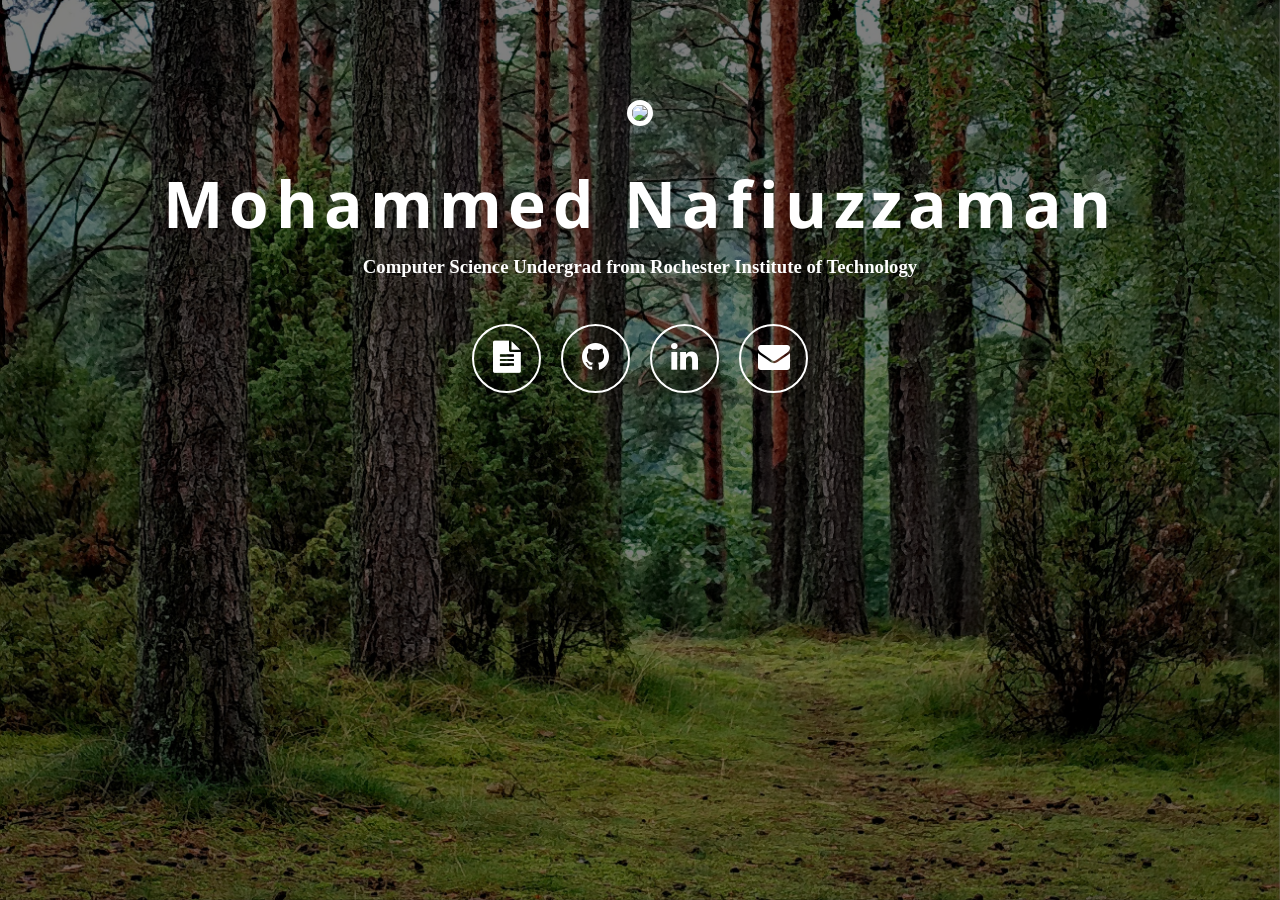
==== index.html @ dc1c2cc5 "Removed facebook Favicon" ====
<!DOCTYPE html>
<html>
    <head>
        <meta charset="utf-8">
        <meta http-equiv="X-UA-Compatible" content="IE=edge">
        <title>Mohammed Nafiuzzaman (Navid)</title>
        <meta name="viewport" content="width=device-width, initial-scale=1.0">
        <meta name="description" content="Computer Science Rochester Institute of Technology (RIT)">
        <link rel="canonical" href="http://localhost:4000/">
        
        <link rel="shortcut icon" href="imgs/favicon.ico" />
        
        <link rel="stylesheet" href="css/front.css">
        <link href='https://fonts.googleapis.com/css?family=Open+Sans:400,700&subset=latin' rel='stylesheet' type='text/css'>
        <link rel="stylesheet" href="https://maxcdn.bootstrapcdn.com/font-awesome/4.5.0/css/font-awesome.min.css">
    </head>
    <body>
    <div class="behind-content">
        <div class="content">
            <img src="imgs/background.jpeg" id="fullscreen">
                <img src="https://avatars3.githubusercontent.com/u/23007314?s=460&v=4" id="avatar">       
            <h1>Mohammed Nafiuzzaman</h1>
            <h3>Computer Science Undergrad from Rochester Institute of Technology</h3>

                <ul>
                    <li><a class="fa fa-2x fa-file-text" href="stuff/Mohammed_Nafiuzzaman_Resume.pdf"><span class="description">Resume</span></a></li>
                    
                    <li><a class="fa fa-2x fa-github" href="https://github.com/mxnavid"><span class="description">GitHub</span></a></li>
                    
                    <li><a class="fa fa-2x fa-linkedin" href="https://www.linkedin.com/in/mnnavid/"><span class="description">LinkedIn</span></a></li>
                    
                    <li><a class="fa fa-2x fa-envelope" href="mailto:mxn4459@rit.edu"><span class="description">Email</span></a></li>

                    
                </ul>
        </div>
    </div>
    </body>
</html>
---- css/front.css ----
body {`
    font-family: 'Open Sans',Helvetica,Arial,sans-serif;
    background-color: rgba(0, 0, 0, 0.9);
    position: absolute; 
    top: 0;
    bottom: 0;
    right: 0;
    left: 0;
    margin: 0;
}
#fullscreen {
    z-index: -999;
    min-height: 100%;
    min-width: 1024px;
    width: 100%;
    height: auto;
    position: fixed;
    top: 0;
    left: 0;
}
#avatar {
    height: 180px;
    border-radius: 100%;
    border: 5px solid white;
    margin-bottom: 40px;
}
h1 {
    color: white;
    font-weight: bold;
    letter-spacing: 0.1em;
    font-size: 4em;
    font-family: 'Open Sans';
    margin: -10px 0;
}
h3 {
    color: white;
    padding-bottom: 20px;
    font-weight: thin;
}
.behind-content {
    background-color: rgba(0, 0, 0, .5);
    min-height: 100%;
}
.content {
    padding-top: 100px;
    padding-bottom: 40px;
    text-align: center;
}
ul {
    list-style: none;
    padding: 0;
}
li {
    border-radius: 100%;
    border: 2px solid white;
    color: white;
    margin: 8px;
    display: inline-block;
    list-style: none;
    width: 65px;
    height: 65px;
}
li:hover {
    color: white;
    text-decoration: none;
    -webkit-transition: 500ms;
    -moz-transition: 500ms;
    transition: 500ms;
    text-decoration: none;
    background-color: rgba(0, 0, 0, 0.5);
}
a {
    color: white;
    padding: 15px;
    text-decoration: none;
}
.description {
    display: none;
}

@media (max-width: 450px) {
ul {
    text-align: center;
}
li {
    border-radius: 0%;
    border: none;
    color: white;
    margin: 8px;
    display: block;
    list-style: none;
    margin: 10px 0px;
    text-align: center;
    height: auto;
    width: auto;
}
li:hover {
    background-color: none;
    transition: none;
}
a {
    text-align: justify;
    border: 2px solid white;
    border-radius: 5px;
    color: white;
    padding: 15px;
    padding-left: 30px;
    width: 70%;
}
a:hover {
    -webkit-transition: 500ms;
    -moz-transition: 500ms;
    transition: 500ms;
    background-color: rgba(0, 0, 0, 0.5);
    color: white;
    text-decoration: none;
}
.description {
    display: inline-block;
    color: white;
    font-family: Arial;
    margin-left: 40px;
}
.content {
    padding-top: 60px;
}
}
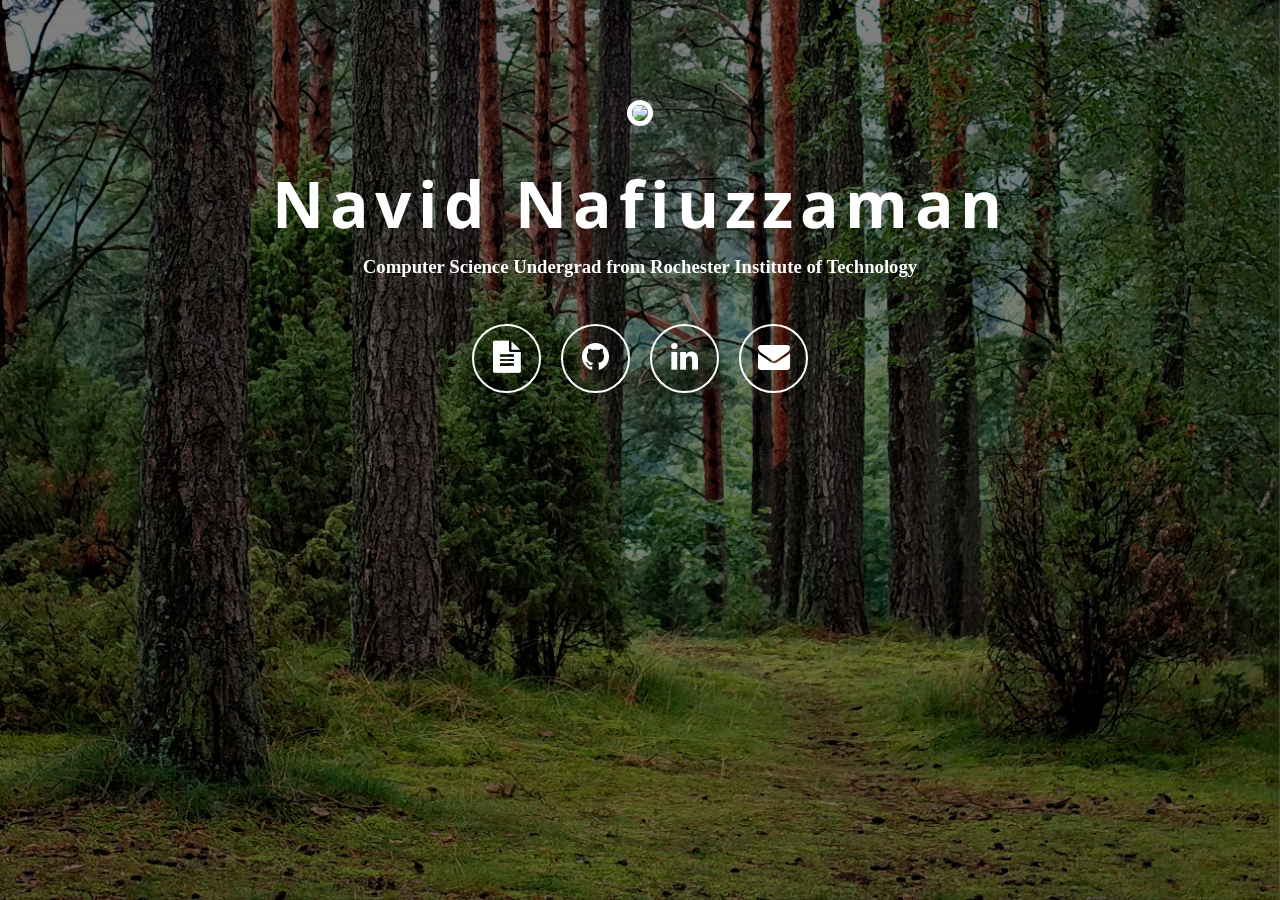
==== commit 2524ddb3: "Title Updated" ====
--- a/index.html
+++ b/index.html
@@ -3,7 +3,7 @@
     <head>
         <meta charset="utf-8">
         <meta http-equiv="X-UA-Compatible" content="IE=edge">
-        <title>Mohammed Nafiuzzaman (Navid)</title>
+        <title>Navid Nafiuzzaman (Navid)</title>
         <meta name="viewport" content="width=device-width, initial-scale=1.0">
         <meta name="description" content="Computer Science Rochester Institute of Technology (RIT)">
         <link rel="canonical" href="http://localhost:4000/">
@@ -19,7 +19,7 @@
         <div class="content">
             <img src="imgs/background.jpeg" id="fullscreen">
                 <img src="https://avatars3.githubusercontent.com/u/23007314?s=460&v=4" id="avatar">       
-            <h1>Mohammed Nafiuzzaman</h1>
+            <h1>Navid Nafiuzzaman</h1>
             <h3>Computer Science Undergrad from Rochester Institute of Technology</h3>
 
                 <ul>
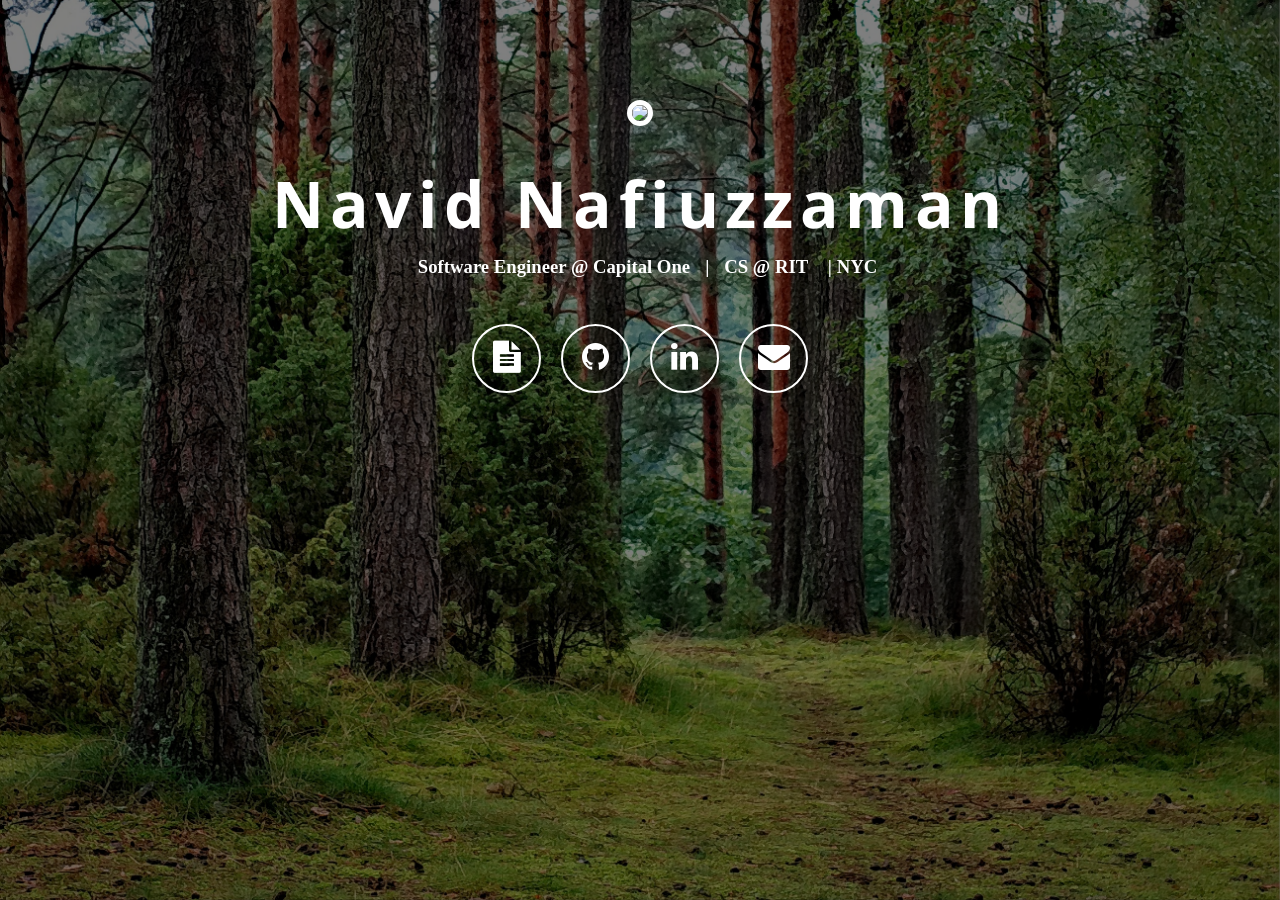
==== commit 9dd51fcb: "updated subheader, resume" ====
--- a/index.html
+++ b/index.html
@@ -20,10 +20,10 @@
             <img src="imgs/background.jpeg" id="fullscreen">
                 <img src="https://avatars3.githubusercontent.com/u/23007314?s=460&v=4" id="avatar">       
             <h1>Navid Nafiuzzaman</h1>
-            <h3>Computer Science Undergrad from Rochester Institute of Technology</h3>
+            <h3><a href="https://www.capitalone.com/">Software Engineer @ Capital One</a>|<a href="https://www.rit.edu/">CS @ RIT</a> | NYC </h3>
 
                 <ul>
-                    <li><a class="fa fa-2x fa-file-text" href="stuff/Mohammed_Nafiuzzaman_Resume.pdf"><span class="description">Resume</span></a></li>
+                    <li><a class="fa fa-2x fa-file-text" href="stuff/Navid_Nafiuzzaman_Resume.pdf"><span class="description">Resume</span></a></li>
                     
                     <li><a class="fa fa-2x fa-github" href="https://github.com/mxnavid"><span class="description">GitHub</span></a></li>
                     
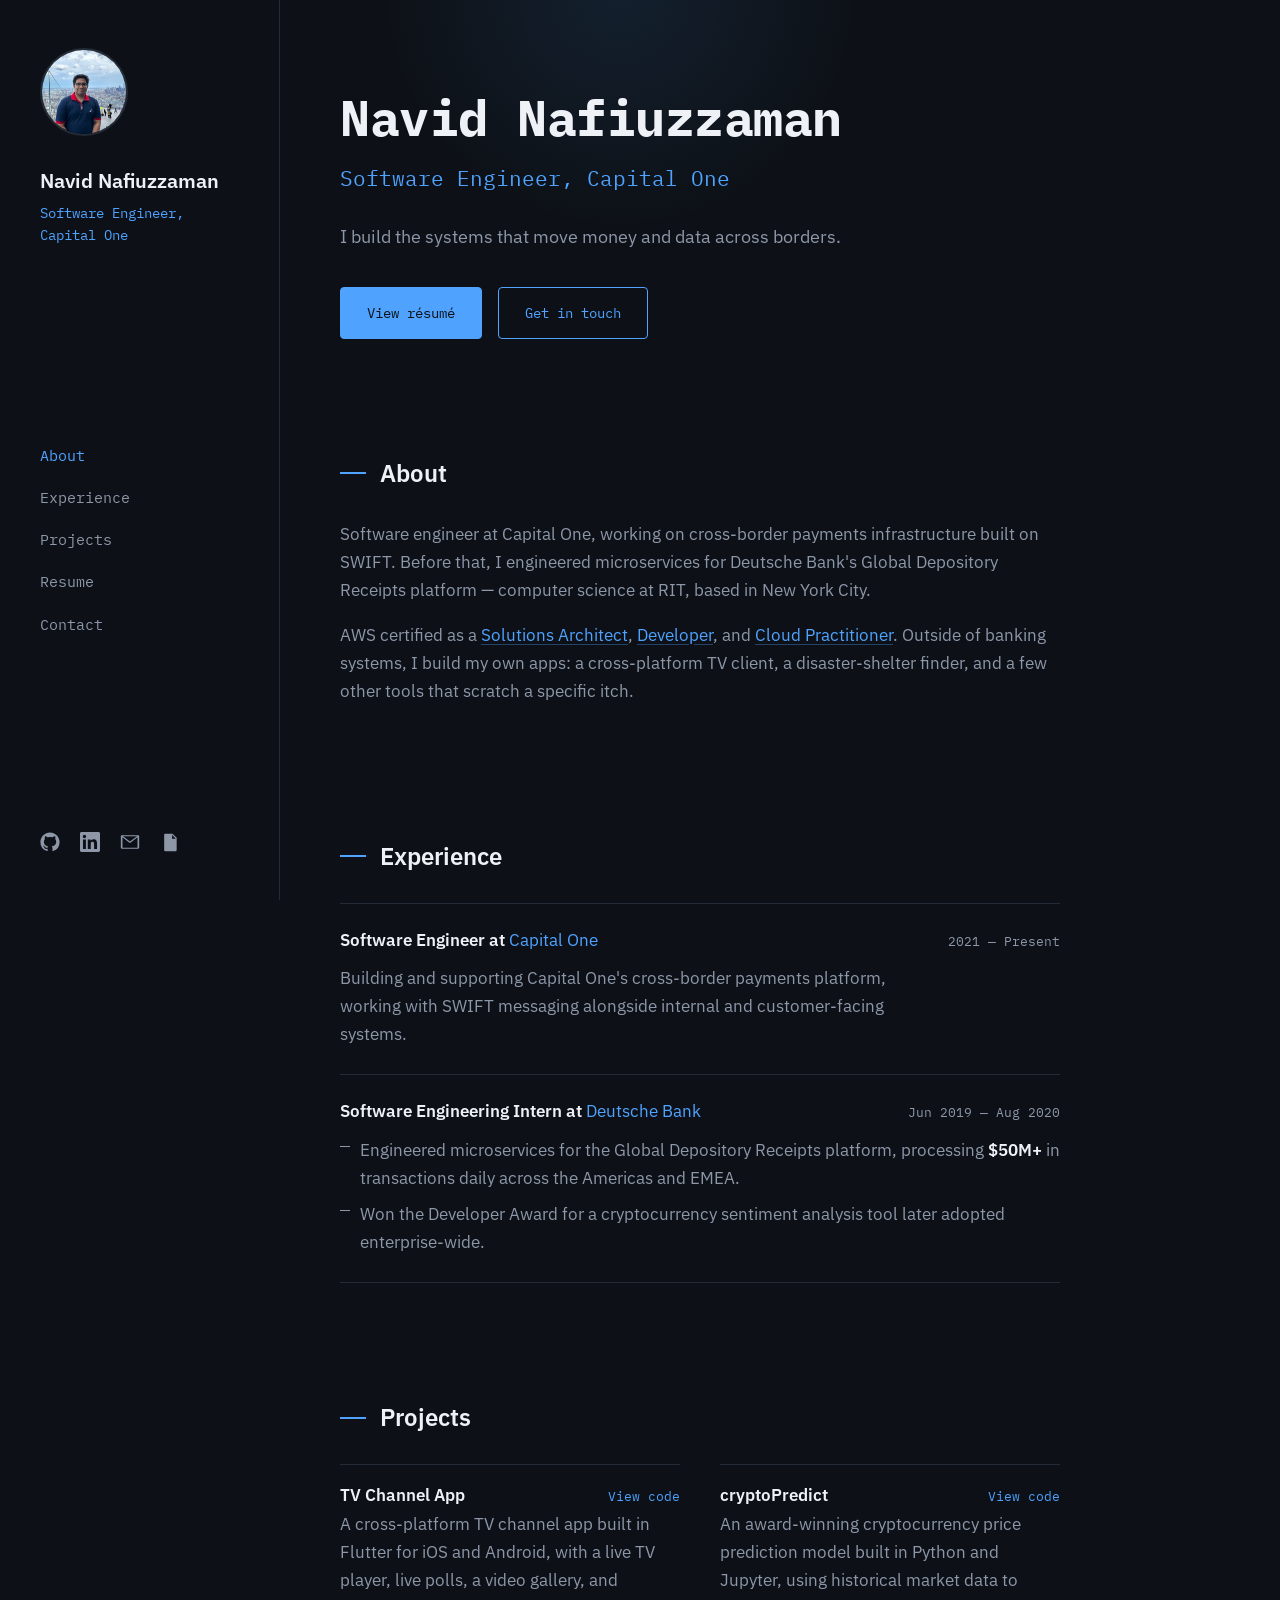
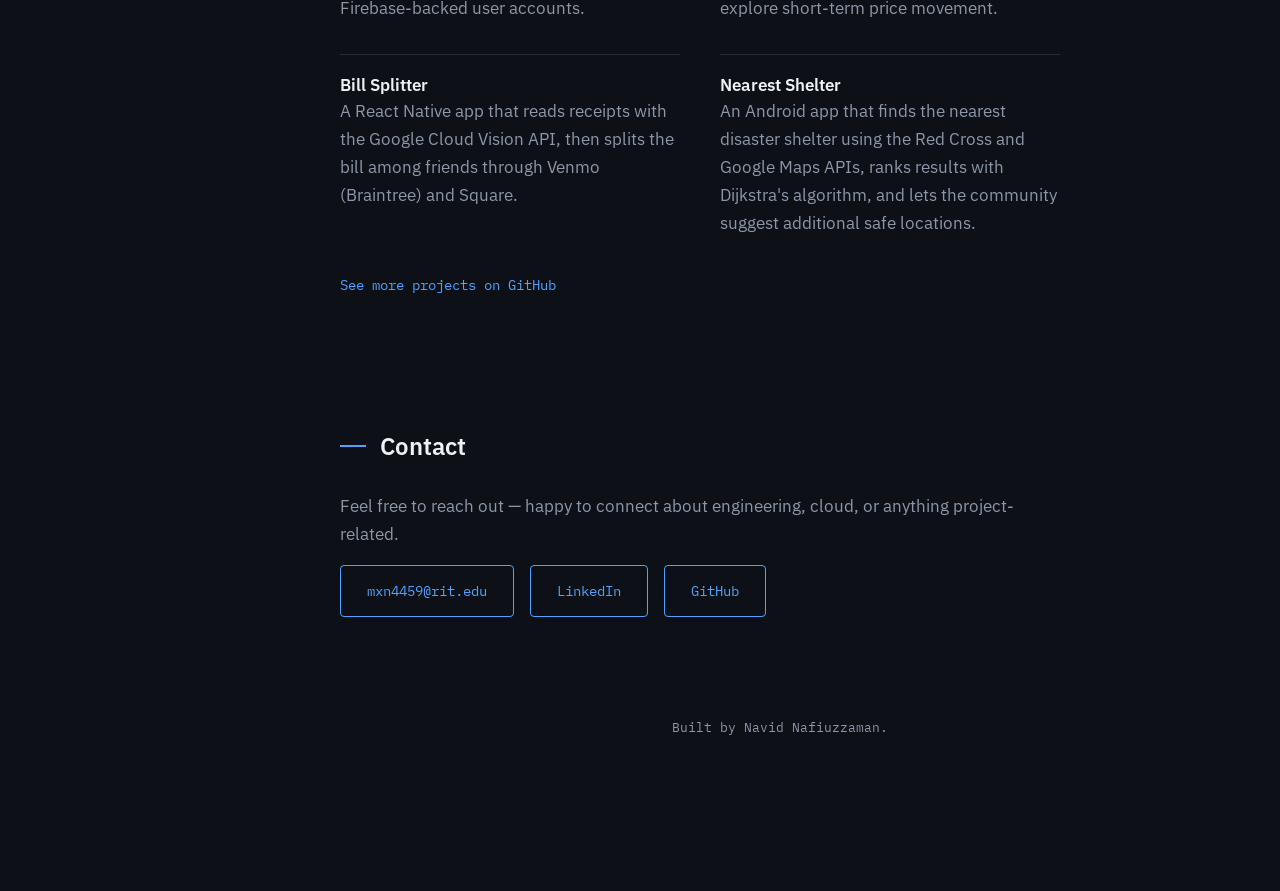
==== commit d4ceea73: "Replace Jekyll site with a new static portfolio Single-page HTML/CSS/JS site with resume, AWS certif" ====
--- a/index.html
+++ b/index.html
@@ -1,39 +1,211 @@
 <!DOCTYPE html>
-<html>
-    <head>
-        <meta charset="utf-8">
-        <meta http-equiv="X-UA-Compatible" content="IE=edge">
-        <title>Navid Nafiuzzaman (Navid)</title>
-        <meta name="viewport" content="width=device-width, initial-scale=1.0">
-        <meta name="description" content="Computer Science Rochester Institute of Technology (RIT)">
-        <link rel="canonical" href="http://localhost:4000/">
-        
-        <link rel="shortcut icon" href="imgs/favicon.ico" />
-        
-        <link rel="stylesheet" href="css/front.css">
-        <link href='https://fonts.googleapis.com/css?family=Open+Sans:400,700&subset=latin' rel='stylesheet' type='text/css'>
-        <link rel="stylesheet" href="https://maxcdn.bootstrapcdn.com/font-awesome/4.5.0/css/font-awesome.min.css">
-    </head>
-    <body>
-    <div class="behind-content">
-        <div class="content">
-            <img src="imgs/background.jpeg" id="fullscreen">
-                <img src="https://avatars3.githubusercontent.com/u/23007314?s=460&v=4" id="avatar">       
-            <h1>Navid Nafiuzzaman</h1>
-            <h3><a href="https://www.capitalone.com/">Software Engineer @ Capital One</a>|<a href="https://www.rit.edu/">CS @ RIT</a> | NYC </h3>
-
-                <ul>
-                    <li><a class="fa fa-2x fa-file-text" href="stuff/Navid_Nafiuzzaman_Resume.pdf"><span class="description">Resume</span></a></li>
-                    
-                    <li><a class="fa fa-2x fa-github" href="https://github.com/mxnavid"><span class="description">GitHub</span></a></li>
-                    
-                    <li><a class="fa fa-2x fa-linkedin" href="https://www.linkedin.com/in/mnnavid/"><span class="description">LinkedIn</span></a></li>
-                    
-                    <li><a class="fa fa-2x fa-envelope" href="mailto:mxn4459@rit.edu"><span class="description">Email</span></a></li>
-
-                    
-                </ul>
+<html lang="en">
+<head>
+  <meta charset="UTF-8" />
+  <meta name="viewport" content="width=device-width, initial-scale=1.0" />
+  <title>Navid Nafiuzzaman — Software Engineer</title>
+  <meta name="description" content="Navid Nafiuzzaman — Software Engineer at Capital One. Resume, experience, and featured projects." />
+  <link rel="icon" href="data:,">
+  <link rel="preconnect" href="https://fonts.googleapis.com">
+  <link rel="preconnect" href="https://fonts.gstatic.com" crossorigin>
+  <link href="https://fonts.googleapis.com/css2?family=IBM+Plex+Mono:wght@400;500;600;700&family=IBM+Plex+Sans:wght@400;500;600&display=swap" rel="stylesheet">
+  <link rel="stylesheet" href="css/style.css" />
+</head>
+<body>
+
+  <button class="nav-toggle" id="navToggle" aria-label="Toggle navigation" aria-expanded="false">
+    <span></span><span></span><span></span>
+  </button>
+
+  <header class="sidebar" id="sidebar">
+    <div class="sidebar-inner">
+      <div class="sidebar-top">
+        <a href="#intro" class="avatar-link">
+          <img src="assets/images/headshot.jpg" alt="Navid Nafiuzzaman" class="avatar" width="96" height="96" />
+        </a>
+        <p class="brand"><a href="#intro">Navid Nafiuzzaman</a></p>
+        <p class="brand-title">Software Engineer, Capital One</p>
+      </div>
+
+      <nav class="nav" aria-label="Primary">
+        <ul>
+          <li><a href="#about" class="nav-link">About</a></li>
+          <li><a href="#experience" class="nav-link">Experience</a></li>
+          <li><a href="#projects" class="nav-link">Projects</a></li>
+          <li><a href="assets/resume/Navid_Nafiuzzaman_Resume.pdf" target="_blank" rel="noopener noreferrer" class="nav-link">Resume</a></li>
+          <li><a href="#contact" class="nav-link">Contact</a></li>
+        </ul>
+      </nav>
+
+      <ul class="social-links">
+        <li>
+          <a href="https://github.com/mxnavid" target="_blank" rel="noopener noreferrer" aria-label="GitHub">
+            <svg viewBox="0 0 24 24" width="20" height="20" aria-hidden="true"><path fill="currentColor" d="M12 .5C5.73.5.5 5.73.5 12a11.5 11.5 0 0 0 7.86 10.93c.57.1.78-.25.78-.55v-2.14c-3.2.7-3.87-1.36-3.87-1.36-.53-1.34-1.29-1.7-1.29-1.7-1.05-.72.08-.7.08-.7 1.17.08 1.78 1.2 1.78 1.2 1.03 1.77 2.71 1.26 3.37.96.1-.75.4-1.26.73-1.55-2.56-.29-5.25-1.28-5.25-5.7 0-1.26.45-2.29 1.19-3.1-.12-.29-.52-1.47.11-3.06 0 0 .97-.31 3.18 1.18a11 11 0 0 1 5.79 0c2.2-1.49 3.17-1.18 3.17-1.18.64 1.59.24 2.77.12 3.06.74.81 1.18 1.84 1.18 3.1 0 4.43-2.69 5.4-5.26 5.69.41.36.78 1.06.78 2.14v3.17c0 .3.2.65.79.54A11.5 11.5 0 0 0 23.5 12C23.5 5.73 18.27.5 12 .5Z"/></svg>
+          </a>
+        </li>
+        <li>
+          <a href="https://www.linkedin.com/in/mnnavid/" target="_blank" rel="noopener noreferrer" aria-label="LinkedIn">
+            <svg viewBox="0 0 24 24" width="20" height="20" aria-hidden="true"><path fill="currentColor" d="M20.45 20.45h-3.56v-5.57c0-1.33-.02-3.04-1.85-3.04-1.86 0-2.14 1.45-2.14 2.94v5.67H9.34V9h3.42v1.56h.05c.48-.9 1.64-1.85 3.38-1.85 3.6 0 4.26 2.37 4.26 5.46v6.28ZM5.34 7.43a2.06 2.06 0 1 1 0-4.12 2.06 2.06 0 0 1 0 4.12ZM7.12 20.45H3.56V9h3.56v11.45ZM22.22 0H1.77C.8 0 0 .78 0 1.75v20.5C0 23.22.8 24 1.77 24h20.45c.98 0 1.78-.78 1.78-1.75V1.75C24 .78 23.2 0 22.22 0Z"/></svg>
+          </a>
+        </li>
+        <li>
+          <a href="mailto:mxn4459@rit.edu" aria-label="Email">
+            <svg viewBox="0 0 24 24" width="20" height="20" aria-hidden="true"><path fill="currentColor" d="M2 4h20a1 1 0 0 1 1 1v14a1 1 0 0 1-1 1H2a1 1 0 0 1-1-1V5a1 1 0 0 1 1-1Zm19 2.4-8.53 6.4a1 1 0 0 1-1.2 0L2.99 6.4V19h18.02V6.4ZM3.5 5l8.5 6.4L20.5 5h-17Z"/></svg>
+          </a>
+        </li>
+        <li>
+          <a href="assets/resume/Navid_Nafiuzzaman_Resume.pdf" target="_blank" rel="noopener noreferrer" aria-label="Resume">
+            <svg viewBox="0 0 24 24" width="20" height="20" aria-hidden="true"><path fill="currentColor" d="M6 2h9l5 5v15a1 1 0 0 1-1 1H6a1 1 0 0 1-1-1V3a1 1 0 0 1 1-1Zm8.5 1.5V8H19l-4.5-4.5ZM7 12h10v1.5H7V12Zm0 4h10v1.5H7V16Zm0-8h4v1.5H7V8Z"/></svg>
+          </a>
+        </li>
+      </ul>
+    </div>
+  </header>
+
+  <div class="nav-overlay" id="navOverlay"></div>
+
+  <main class="content">
+
+    <section id="intro" class="section intro">
+      <h1 class="intro-name">Navid Nafiuzzaman</h1>
+      <p class="intro-role">Software Engineer, Capital One</p>
+      <p class="intro-desc">
+        I build the systems that move money and data across borders.
+      </p>
+      <div class="intro-actions">
+        <a href="assets/resume/Navid_Nafiuzzaman_Resume.pdf" target="_blank" rel="noopener noreferrer" class="btn btn-primary">View résumé</a>
+        <a href="#contact" class="btn btn-outline">Get in touch</a>
+      </div>
+    </section>
+
+    <section id="about" class="section">
+      <h2 class="section-heading">About</h2>
+      <div class="section-body">
+        <p>
+          Software engineer at Capital One, working on cross-border payments
+          infrastructure built on SWIFT. Before that, I engineered microservices for
+          Deutsche Bank's Global Depository Receipts platform — computer science at
+          RIT, based in New York City.
+        </p>
+        <p>
+          AWS certified as a
+          <a href="https://www.credly.com/badges/630fb256-3aca-4570-bacc-ad42066d704b?source=linked_in_profile" target="_blank" rel="noopener noreferrer" class="inline-link">Solutions Architect</a>,
+          <a href="https://www.credly.com/badges/6d868f8f-d91f-469c-9df3-13bb620effad/linked_in_profile" target="_blank" rel="noopener noreferrer" class="inline-link">Developer</a>,
+          and
+          <a href="https://www.credly.com/badges/27e353ab-930c-4be0-b7f9-39f13af65729/linked_in_profile" target="_blank" rel="noopener noreferrer" class="inline-link">Cloud Practitioner</a>.
+          Outside of banking systems, I build my own apps: a cross-platform TV client,
+          a disaster-shelter finder, and a few other tools that scratch a specific itch.
+        </p>
+      </div>
+    </section>
+
+    <section id="experience" class="section">
+      <h2 class="section-heading">Experience</h2>
+      <div class="section-body">
+        <div class="ledger">
+
+          <article class="entry">
+            <div class="entry-head">
+              <h3>Software Engineer at <span class="entry-org">Capital One</span></h3>
+              <span class="entry-dates">2021 — Present</span>
+            </div>
+            <p class="entry-summary">
+              Building and supporting Capital One's cross-border payments platform,
+              working with SWIFT messaging alongside internal and customer-facing systems.
+            </p>
+          </article>
+
+          <article class="entry">
+            <div class="entry-head">
+              <h3>Software Engineering Intern at <span class="entry-org">Deutsche Bank</span></h3>
+              <span class="entry-dates">Jun 2019 — Aug 2020</span>
+            </div>
+            <ul class="entry-list">
+              <li>Engineered microservices for the Global Depository Receipts platform, processing <strong>$50M+</strong> in transactions daily across the Americas and EMEA.</li>
+              <li>Won the Developer Award for a cryptocurrency sentiment analysis tool later adopted enterprise-wide.</li>
+            </ul>
+          </article>
+
         </div>
-    </div>
-    </body>
+      </div>
+    </section>
+
+    <section id="projects" class="section">
+      <h2 class="section-heading">Projects</h2>
+      <div class="section-body">
+        <div class="project-grid">
+
+          <article class="project">
+            <div class="entry-head">
+              <h3>TV Channel App</h3>
+              <a href="https://github.com/mxnavid/live_player" target="_blank" rel="noopener noreferrer" class="entry-action">View code</a>
+            </div>
+            <p>
+              A cross-platform TV channel app built in Flutter for iOS and Android, with a live
+              TV player, live polls, a video gallery, and Firebase-backed user accounts.
+            </p>
+          </article>
+
+          <article class="project">
+            <div class="entry-head">
+              <h3>cryptoPredict</h3>
+              <a href="https://github.com/mxnavid/cryptoPredict" target="_blank" rel="noopener noreferrer" class="entry-action">View code</a>
+            </div>
+            <p>
+              An award-winning cryptocurrency price prediction model built in Python and
+              Jupyter, using historical market data to explore short-term price movement.
+            </p>
+          </article>
+
+          <article class="project">
+            <div class="entry-head">
+              <h3>Bill Splitter</h3>
+            </div>
+            <p>
+              A React Native app that reads receipts with the Google Cloud Vision API, then
+              splits the bill among friends through Venmo (Braintree) and Square.
+            </p>
+          </article>
+
+          <article class="project">
+            <div class="entry-head">
+              <h3>Nearest Shelter</h3>
+            </div>
+            <p>
+              An Android app that finds the nearest disaster shelter using the Red Cross and
+              Google Maps APIs, ranks results with Dijkstra's algorithm, and lets the
+              community suggest additional safe locations.
+            </p>
+          </article>
+
+        </div>
+        <p class="more-projects">
+          <a href="https://github.com/mxnavid" target="_blank" rel="noopener noreferrer">See more projects on GitHub</a>
+        </p>
+      </div>
+    </section>
+
+    <section id="contact" class="section contact-section">
+      <h2 class="section-heading">Contact</h2>
+      <div class="section-body">
+        <p>
+          Feel free to reach out — happy to connect about engineering, cloud, or anything
+          project-related.
+        </p>
+        <div class="contact-links">
+          <a href="mailto:mxn4459@rit.edu" class="btn btn-outline">mxn4459@rit.edu</a>
+          <a href="https://www.linkedin.com/in/mnnavid/" target="_blank" rel="noopener noreferrer" class="btn btn-outline">LinkedIn</a>
+          <a href="https://github.com/mxnavid" target="_blank" rel="noopener noreferrer" class="btn btn-outline">GitHub</a>
+        </div>
+      </div>
+    </section>
+
+    <footer class="footer">
+      <p>Built by Navid Nafiuzzaman.</p>
+    </footer>
+
+  </main>
+
+  <script src="js/main.js"></script>
+</body>
 </html>
--- a/css/style.css
+++ b/css/style.css
@@ -0,0 +1,466 @@
+/* ---------- Design tokens ---------- */
+:root {
+  --bg: #0d1117;
+  --surface: #141b24;
+  --line: #232b36;
+  --ink: #eef1f6;
+  --ink-muted: #8d97a8;
+  --accent: #4fa3ff;
+  --sidebar-width: 280px;
+  --max-content-width: 720px;
+  --font-mono: "IBM Plex Mono", ui-monospace, "SF Mono", Menlo, Consolas, monospace;
+  --font-sans: "IBM Plex Sans", -apple-system, BlinkMacSystemFont, "Segoe UI", Roboto, Helvetica, Arial, sans-serif;
+}
+
+* { box-sizing: border-box; }
+
+html { scroll-behavior: smooth; }
+
+body {
+  margin: 0;
+  overflow-x: hidden;
+  background: var(--bg);
+  color: var(--ink-muted);
+  font-family: var(--font-sans);
+  font-size: 17px;
+  line-height: 1.65;
+  -webkit-font-smoothing: antialiased;
+}
+
+a { color: inherit; text-decoration: none; }
+
+.inline-link {
+  color: var(--accent);
+  text-underline-offset: 3px;
+  text-decoration: underline;
+  text-decoration-color: rgba(79, 163, 255, 0.35);
+  transition: text-decoration-color 0.2s ease;
+}
+
+.inline-link:hover { text-decoration-color: var(--accent); }
+
+h1, h2, h3 {
+  color: var(--ink);
+  margin: 0 0 0.5em;
+  line-height: 1.2;
+  font-weight: 600;
+}
+
+p { margin: 0 0 1em; }
+
+ul { list-style: none; margin: 0; padding: 0; }
+
+img, svg { display: block; max-width: 100%; }
+
+::selection { background: var(--accent); color: #0d1117; }
+
+:focus-visible {
+  outline: 2px solid var(--accent);
+  outline-offset: 3px;
+}
+
+/* ---------- Layout ---------- */
+.sidebar {
+  position: fixed;
+  top: 0;
+  left: 0;
+  width: var(--sidebar-width);
+  height: 100vh;
+  padding: 48px 40px;
+  display: flex;
+  flex-direction: column;
+  justify-content: space-between;
+  border-right: 1px solid var(--line);
+  z-index: 100;
+}
+
+.sidebar-inner {
+  display: flex;
+  flex-direction: column;
+  height: 100%;
+  justify-content: space-between;
+}
+
+.avatar-link {
+  display: inline-block;
+  margin-bottom: 20px;
+}
+
+.avatar {
+  width: 88px;
+  height: 88px;
+  border-radius: 50%;
+  object-fit: cover;
+  border: 2px solid var(--line);
+  transition: border-color 0.2s ease;
+}
+
+.avatar-link:hover .avatar { border-color: var(--accent); }
+
+.brand {
+  font-size: 1.25rem;
+  font-weight: 600;
+  color: var(--ink);
+  margin: 0 0 0.25em;
+}
+.brand a { color: var(--ink); }
+
+.brand-title {
+  font-size: 0.85rem;
+  color: var(--accent);
+  font-family: var(--font-mono);
+  margin: 0;
+}
+
+.nav ul { display: flex; flex-direction: column; gap: 14px; margin-top: 44px; }
+
+.nav-link {
+  font-size: 0.95rem;
+  color: var(--ink-muted);
+  font-family: var(--font-mono);
+  transition: color 0.2s ease;
+  display: inline-block;
+}
+
+.nav-link:hover,
+.nav-link.active {
+  color: var(--accent);
+}
+
+.social-links {
+  display: flex;
+  gap: 20px;
+  margin-top: 44px;
+}
+
+.social-links a {
+  color: var(--ink-muted);
+  transition: color 0.2s ease, transform 0.2s ease;
+}
+
+.social-links a:hover {
+  color: var(--accent);
+  transform: translateY(-2px);
+}
+
+.content {
+  margin-left: var(--sidebar-width);
+  padding: 0 60px 140px;
+  position: relative;
+}
+
+.content::before {
+  content: "";
+  position: absolute;
+  top: -10%;
+  left: 10%;
+  width: 480px;
+  height: 480px;
+  background: radial-gradient(circle, rgba(79, 163, 255, 0.1), transparent 70%);
+  pointer-events: none;
+  z-index: -1;
+}
+
+.section {
+  max-width: var(--max-content-width);
+  padding-top: 120px;
+  scroll-margin-top: 96px;
+}
+
+.section:first-of-type { padding-top: 88px; scroll-margin-top: 0; }
+
+.section-body { max-width: var(--max-content-width); }
+
+.section-heading {
+  display: flex;
+  align-items: center;
+  font-size: 1.5rem;
+  margin-bottom: 32px;
+}
+
+.section-heading::before {
+  content: "";
+  display: inline-block;
+  width: 26px;
+  height: 2px;
+  background: var(--accent);
+  margin-right: 14px;
+}
+
+/* ---------- Intro / hero ---------- */
+.intro-name {
+  font-family: var(--font-mono);
+  font-size: clamp(2rem, 5vw, 3.1rem);
+  font-weight: 700;
+  letter-spacing: -0.01em;
+  margin: 0 0 0.3em;
+  animation: rise 0.6s ease both;
+}
+
+.intro-role {
+  font-family: var(--font-mono);
+  font-size: clamp(1.1rem, 2.4vw, 1.3rem);
+  color: var(--accent);
+  margin: 0 0 24px;
+  animation: rise 0.6s ease both;
+  animation-delay: 0.08s;
+}
+
+.intro-desc {
+  max-width: 560px;
+  font-size: 1.15rem;
+  margin: 0 0 36px;
+  animation: rise 0.6s ease both;
+  animation-delay: 0.16s;
+}
+
+.intro-actions {
+  display: flex;
+  flex-wrap: wrap;
+  gap: 16px;
+  animation: rise 0.6s ease both;
+  animation-delay: 0.24s;
+}
+
+@keyframes rise {
+  from { opacity: 0; transform: translateY(14px); }
+  to { opacity: 1; transform: translateY(0); }
+}
+
+/* ---------- Buttons ---------- */
+.btn {
+  display: inline-block;
+  font-family: var(--font-mono);
+  font-size: 0.9rem;
+  padding: 13px 26px;
+  border-radius: 4px;
+  border: 1px solid var(--accent);
+  transition: background 0.2s ease, color 0.2s ease, transform 0.15s ease;
+}
+
+.btn-primary {
+  background: var(--accent);
+  color: #0d1117;
+}
+
+.btn-primary:hover {
+  transform: translateY(-2px);
+  opacity: 0.9;
+}
+
+.btn-outline {
+  background: transparent;
+  color: var(--accent);
+}
+
+.btn-outline:hover {
+  background: var(--accent);
+  color: #0d1117;
+  transform: translateY(-2px);
+}
+
+/* ---------- Ledger entries (experience) ---------- */
+.ledger {
+  border-top: 1px solid var(--line);
+}
+
+.entry {
+  display: block;
+  padding: 26px 0;
+  border-bottom: 1px solid var(--line);
+}
+
+.entry-head {
+  display: flex;
+  flex-wrap: wrap;
+  justify-content: space-between;
+  align-items: baseline;
+  gap: 8px 20px;
+  margin-bottom: 4px;
+}
+
+.entry-head h3 {
+  margin: 0;
+  font-size: 1.05rem;
+}
+
+.entry-org {
+  color: var(--accent);
+  font-weight: 400;
+}
+
+.entry-dates {
+  font-family: var(--font-mono);
+  font-size: 0.82rem;
+  color: var(--ink-muted);
+  white-space: nowrap;
+}
+
+.entry-summary {
+  margin: 12px 0 0;
+  max-width: 560px;
+}
+
+.entry-action {
+  font-family: var(--font-mono);
+  font-size: 0.82rem;
+  color: var(--accent);
+  white-space: nowrap;
+}
+
+.entry-action:hover { text-decoration: underline; }
+
+.entry-list {
+  margin-top: 12px;
+  display: flex;
+  flex-direction: column;
+  gap: 8px;
+}
+
+.entry-list li {
+  padding-left: 20px;
+  position: relative;
+}
+
+.entry-list li::before {
+  content: "";
+  position: absolute;
+  left: 0;
+  top: 0.6em;
+  width: 10px;
+  height: 1px;
+  background: var(--ink-muted);
+}
+
+.entry-list strong { color: var(--ink); font-weight: 600; }
+
+/* ---------- Projects ---------- */
+.project-grid {
+  display: grid;
+  grid-template-columns: repeat(2, 1fr);
+  gap: 32px 40px;
+}
+
+.project {
+  border-top: 1px solid var(--line);
+  padding-top: 20px;
+}
+
+.project .entry-head { margin-bottom: 2px; }
+
+.project .entry-dates { display: block; margin-bottom: 10px; }
+
+.project p { margin: 0; }
+
+.more-projects {
+  margin-top: 36px;
+  font-family: var(--font-mono);
+  font-size: 0.9rem;
+}
+
+.more-projects a { color: var(--accent); }
+.more-projects a:hover { text-decoration: underline; }
+
+/* ---------- Contact ---------- */
+.contact-links {
+  display: flex;
+  flex-wrap: wrap;
+  gap: 16px;
+  margin-top: 8px;
+}
+
+.footer {
+  margin-top: 100px;
+  font-family: var(--font-mono);
+  font-size: 0.8rem;
+  color: var(--ink-muted);
+  text-align: center;
+}
+
+/* ---------- Mobile nav ---------- */
+.nav-toggle {
+  display: none;
+  position: fixed;
+  top: 20px;
+  right: 20px;
+  z-index: 200;
+  width: 44px;
+  height: 44px;
+  background: var(--surface);
+  border: 1px solid var(--line);
+  border-radius: 4px;
+  flex-direction: column;
+  align-items: center;
+  justify-content: center;
+  gap: 5px;
+  cursor: pointer;
+}
+
+.nav-toggle span {
+  display: block;
+  width: 20px;
+  height: 2px;
+  background: var(--ink);
+  transition: transform 0.25s ease, opacity 0.25s ease;
+}
+
+.nav-toggle.open span:nth-child(1) { transform: translateY(7px) rotate(45deg); }
+.nav-toggle.open span:nth-child(2) { opacity: 0; }
+.nav-toggle.open span:nth-child(3) { transform: translateY(-7px) rotate(-45deg); }
+
+.nav-overlay {
+  display: none;
+  position: fixed;
+  inset: 0;
+  background: rgba(0, 0, 0, 0.5);
+  z-index: 90;
+  opacity: 0;
+  pointer-events: none;
+  transition: opacity 0.25s ease;
+}
+
+.nav-overlay.open {
+  opacity: 1;
+  pointer-events: auto;
+}
+
+/* ---------- Responsive ---------- */
+@media (max-width: 1080px) {
+  :root { --sidebar-width: 240px; }
+  .content { padding: 0 40px 100px; }
+  .project-grid { grid-template-columns: 1fr; }
+}
+
+@media (max-width: 800px) {
+  .nav-toggle { display: flex; }
+  .nav-overlay { display: block; }
+
+  .sidebar {
+    transform: translateX(-100%);
+    transition: transform 0.3s ease;
+    width: min(300px, 80vw);
+    box-shadow: 2px 0 24px rgba(0, 0, 0, 0.4);
+  }
+
+  .sidebar.open { transform: translateX(0); }
+
+  .content { margin-left: 0; padding: 0 24px 100px; }
+
+  .section { padding-top: 72px; scroll-margin-top: 72px; }
+  .section:first-of-type { padding-top: 88px; }
+}
+
+@media (max-width: 480px) {
+  body { font-size: 16px; }
+  .entry-head { flex-direction: column; align-items: flex-start; gap: 4px; }
+}
+
+@media (prefers-reduced-motion: reduce) {
+  html { scroll-behavior: auto; }
+  .intro-name, .intro-role, .intro-desc, .intro-actions {
+    animation: none;
+  }
+  * {
+    transition-duration: 0.001ms !important;
+  }
+}
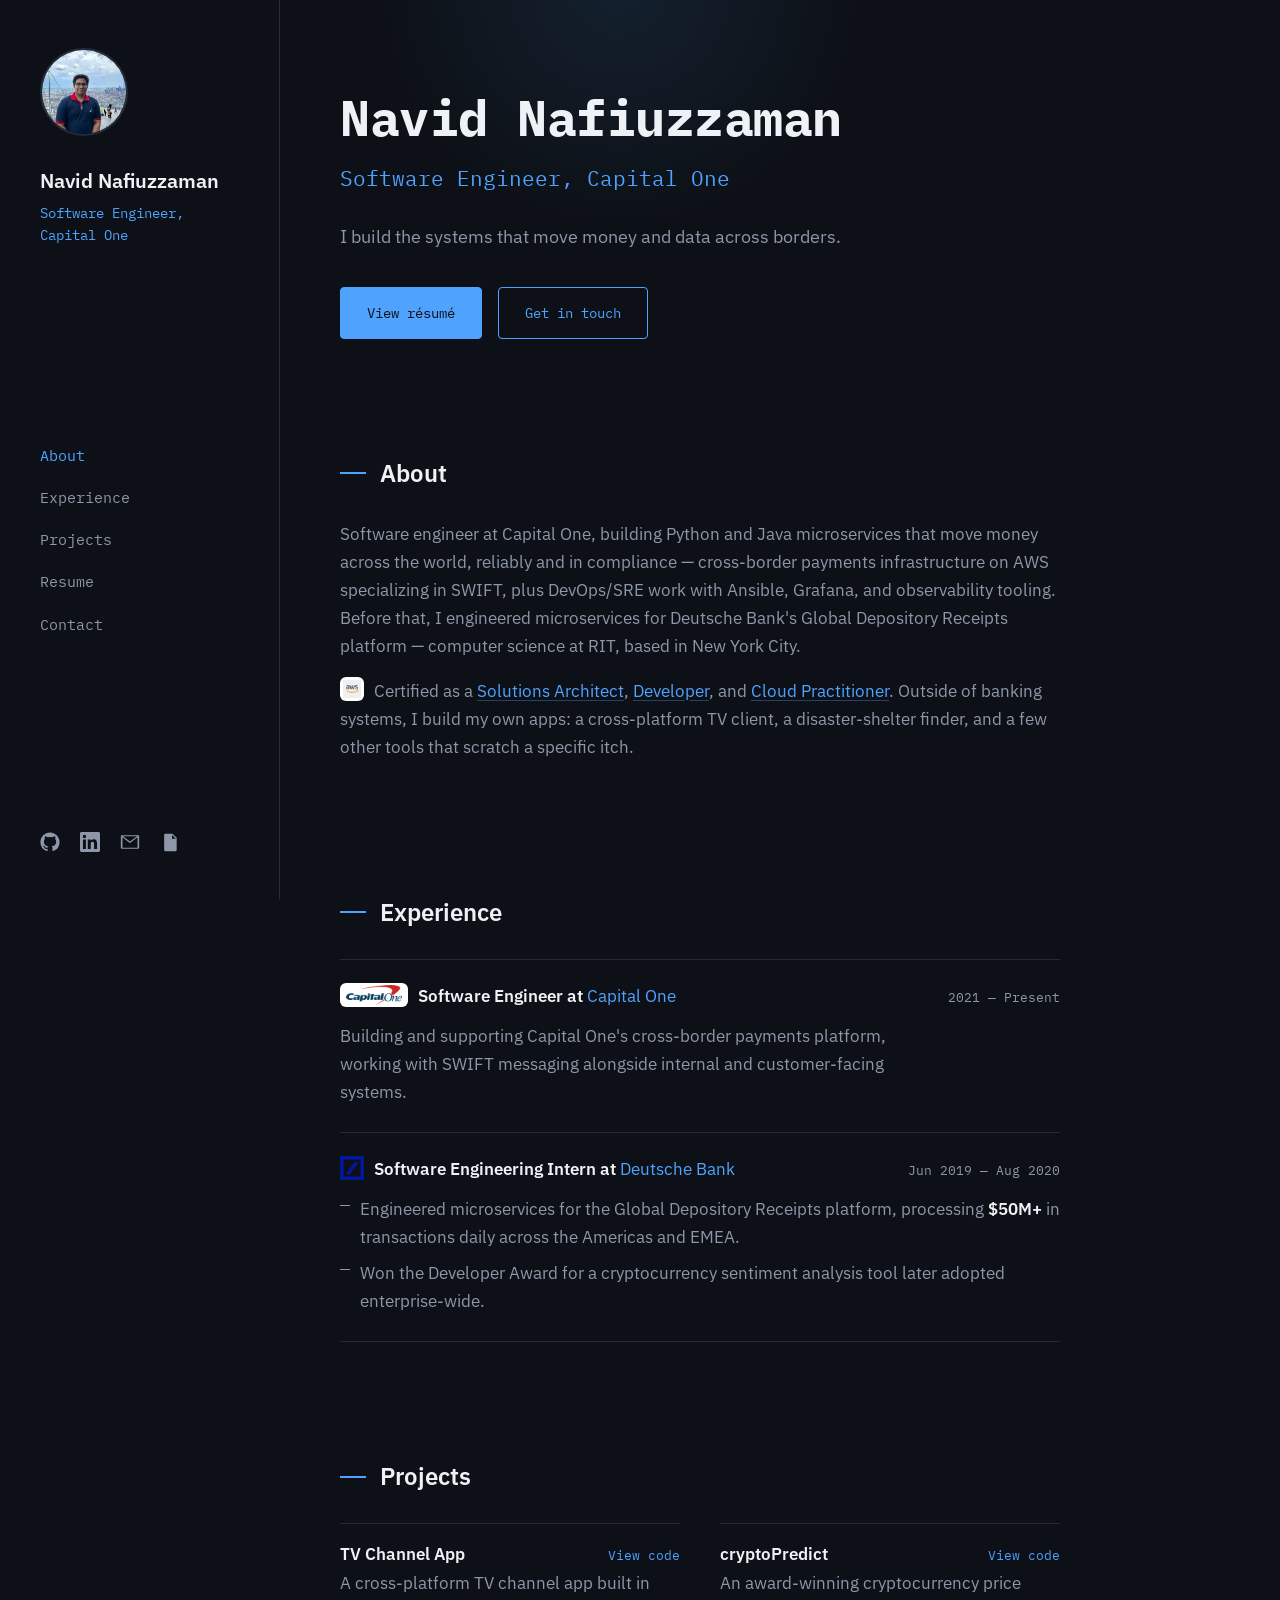
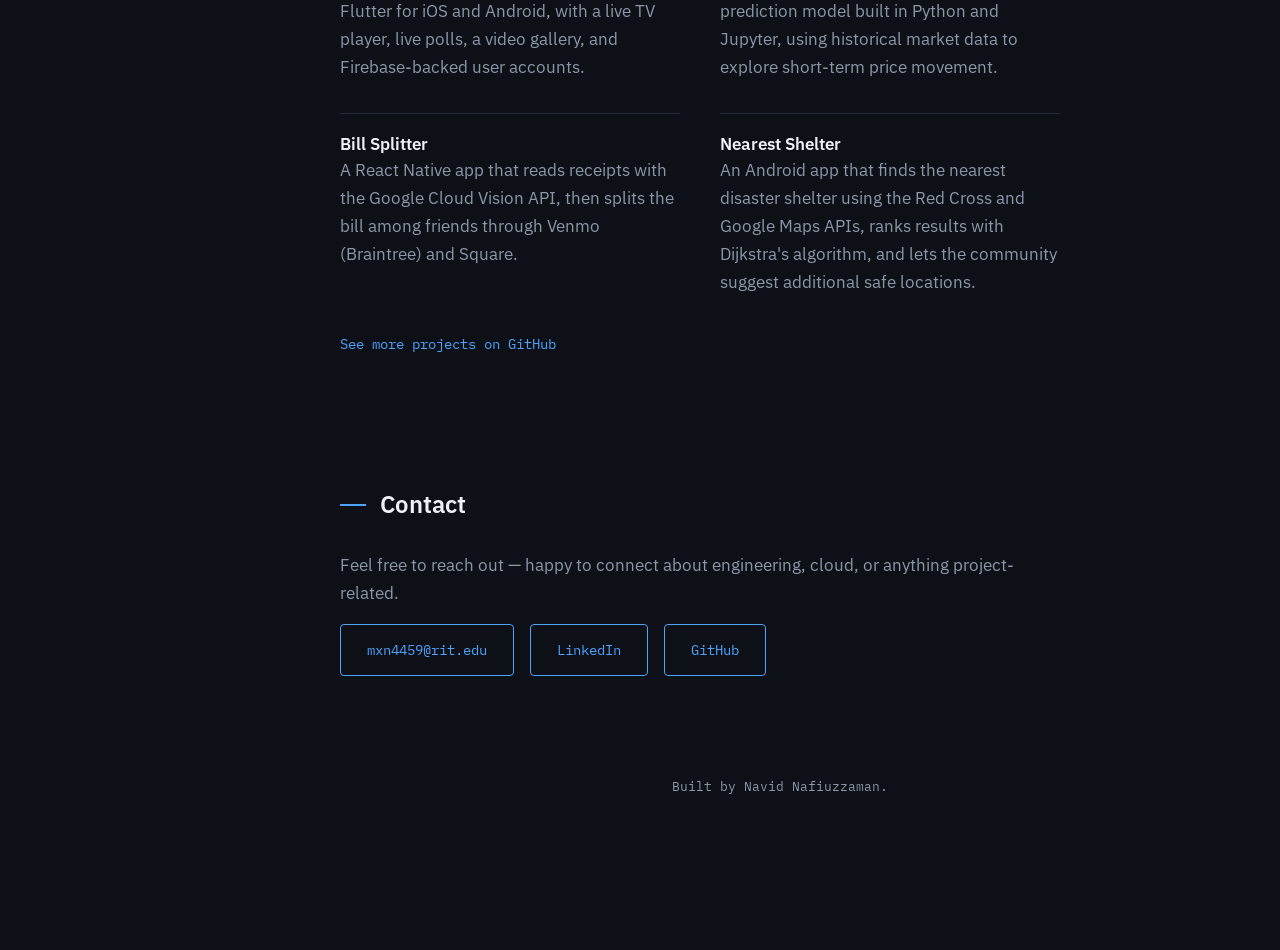
==== commit c836aeeb: "Add company logos and update About/Experience copy Small company marks (Capital One, Deutsche Bank, " ====
--- a/index.html
+++ b/index.html
@@ -82,13 +82,15 @@
       <h2 class="section-heading">About</h2>
       <div class="section-body">
         <p>
-          Software engineer at Capital One, working on cross-border payments
-          infrastructure built on SWIFT. Before that, I engineered microservices for
-          Deutsche Bank's Global Depository Receipts platform — computer science at
-          RIT, based in New York City.
+          Software engineer at Capital One, building Python and Java microservices
+          that move money across the world, reliably and in compliance — cross-border
+          payments infrastructure on AWS specializing in SWIFT, plus DevOps/SRE work
+          with Ansible, Grafana, and observability tooling. Before that, I engineered
+          microservices for Deutsche Bank's Global Depository Receipts platform —
+          computer science at RIT, based in New York City.
         </p>
         <p>
-          AWS certified as a
+          <span class="org-mark org-mark-chip"><img src="assets/images/logos/aws.png" alt="" width="20" height="20"></span><span class="sr-only">AWS </span>Certified as a
           <a href="https://www.credly.com/badges/630fb256-3aca-4570-bacc-ad42066d704b?source=linked_in_profile" target="_blank" rel="noopener noreferrer" class="inline-link">Solutions Architect</a>,
           <a href="https://www.credly.com/badges/6d868f8f-d91f-469c-9df3-13bb620effad/linked_in_profile" target="_blank" rel="noopener noreferrer" class="inline-link">Developer</a>,
           and
@@ -106,7 +108,7 @@
 
           <article class="entry">
             <div class="entry-head">
-              <h3>Software Engineer at <span class="entry-org">Capital One</span></h3>
+              <h3><span class="org-mark org-mark-wide org-mark-chip"><img src="assets/images/logos/capital-one.png" alt="" width="52" height="20"></span>Software Engineer at <span class="entry-org">Capital One</span></h3>
               <span class="entry-dates">2021 — Present</span>
             </div>
             <p class="entry-summary">
@@ -117,7 +119,7 @@
 
           <article class="entry">
             <div class="entry-head">
-              <h3>Software Engineering Intern at <span class="entry-org">Deutsche Bank</span></h3>
+              <h3><span class="org-mark"><img src="assets/images/logos/deutsche-bank.png" alt="" width="24" height="24"></span>Software Engineering Intern at <span class="entry-org">Deutsche Bank</span></h3>
               <span class="entry-dates">Jun 2019 — Aug 2020</span>
             </div>
             <ul class="entry-list">
--- a/css/style.css
+++ b/css/style.css
@@ -287,6 +287,51 @@
 .entry-org {
   color: var(--accent);
   font-weight: 400;
+}
+
+.org-mark {
+  display: inline-flex;
+  align-items: center;
+  justify-content: center;
+  width: 24px;
+  height: 24px;
+  margin-right: 10px;
+  vertical-align: middle;
+  transform: translateY(-3px);
+}
+
+.org-mark img {
+  width: 100%;
+  height: 100%;
+  object-fit: contain;
+}
+
+.org-mark-chip {
+  background: #fff;
+  border-radius: 6px;
+  padding: 3px;
+}
+
+.org-mark-wide {
+  width: auto;
+  padding: 3px 6px;
+}
+
+.org-mark-wide img {
+  width: auto;
+  height: 20px;
+}
+
+.sr-only {
+  position: absolute;
+  width: 1px;
+  height: 1px;
+  padding: 0;
+  margin: -1px;
+  overflow: hidden;
+  clip: rect(0, 0, 0, 0);
+  white-space: nowrap;
+  border: 0;
 }
 
 .entry-dates {
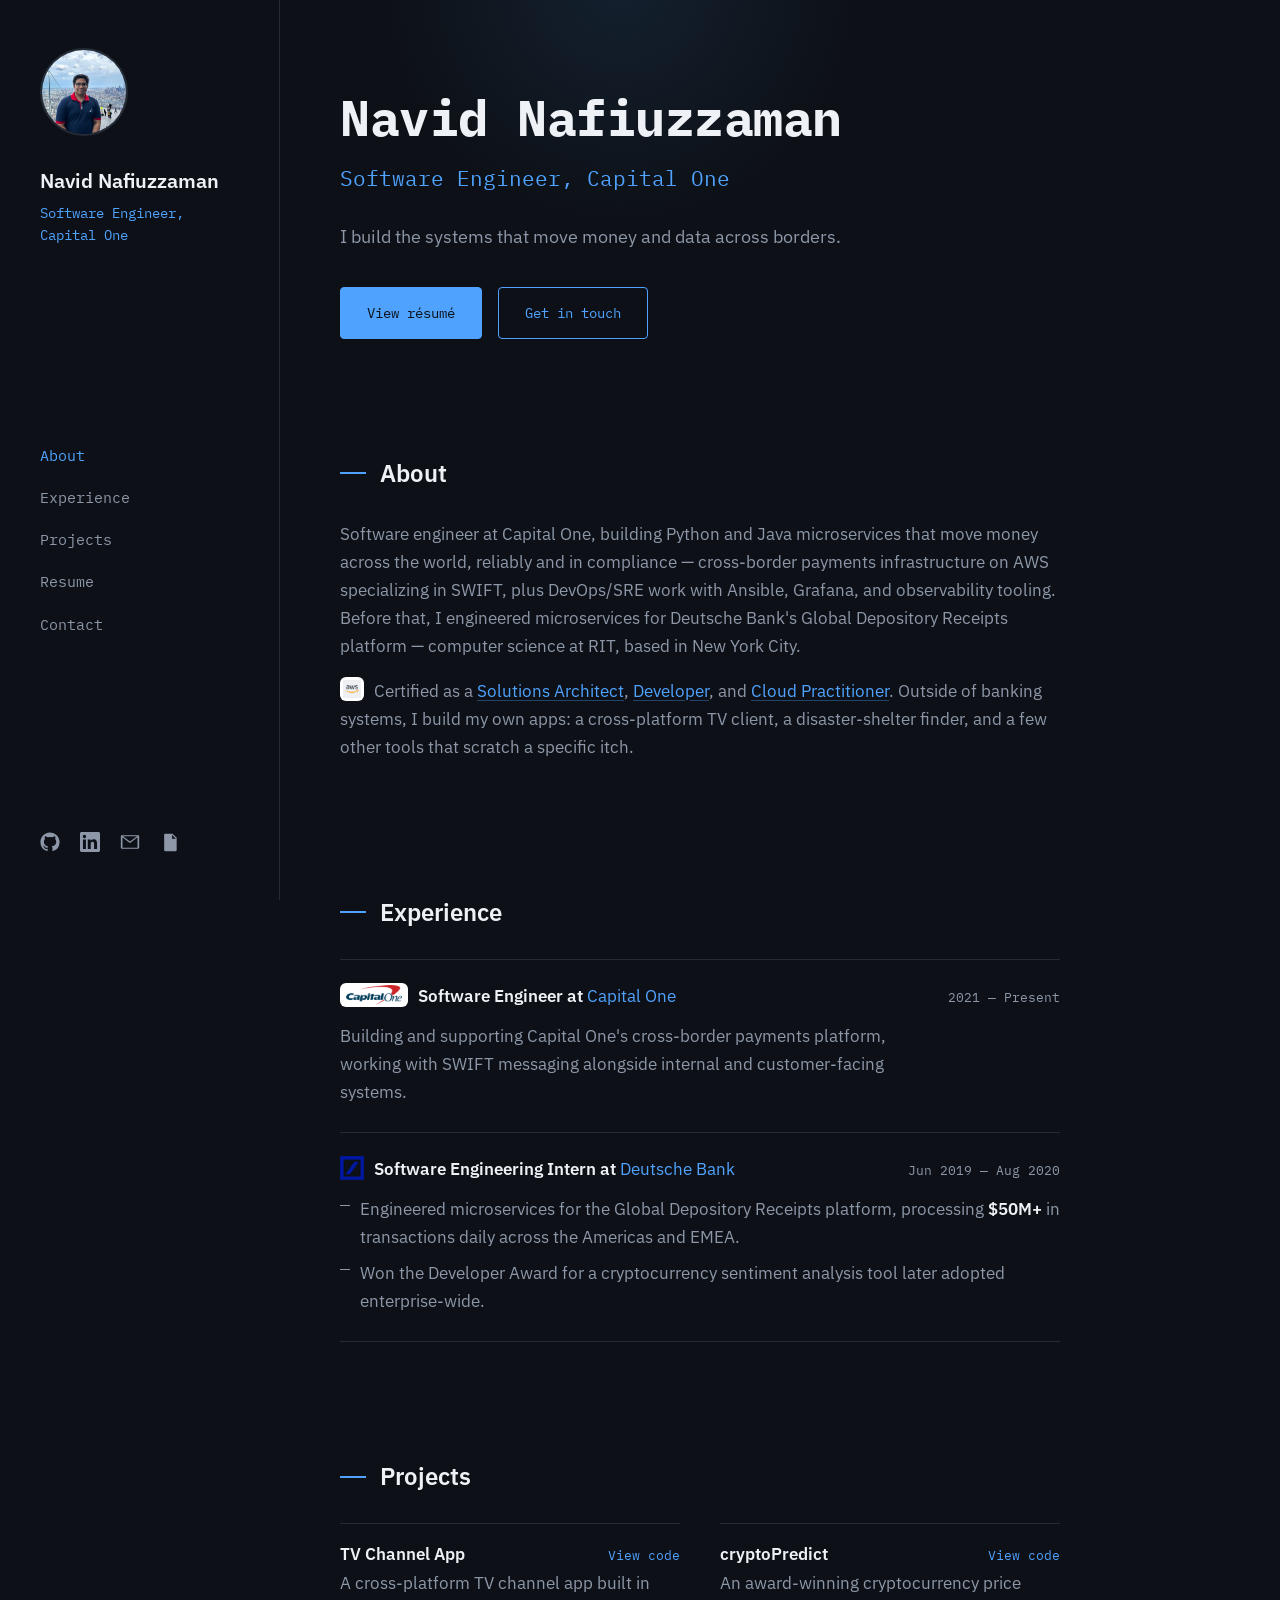
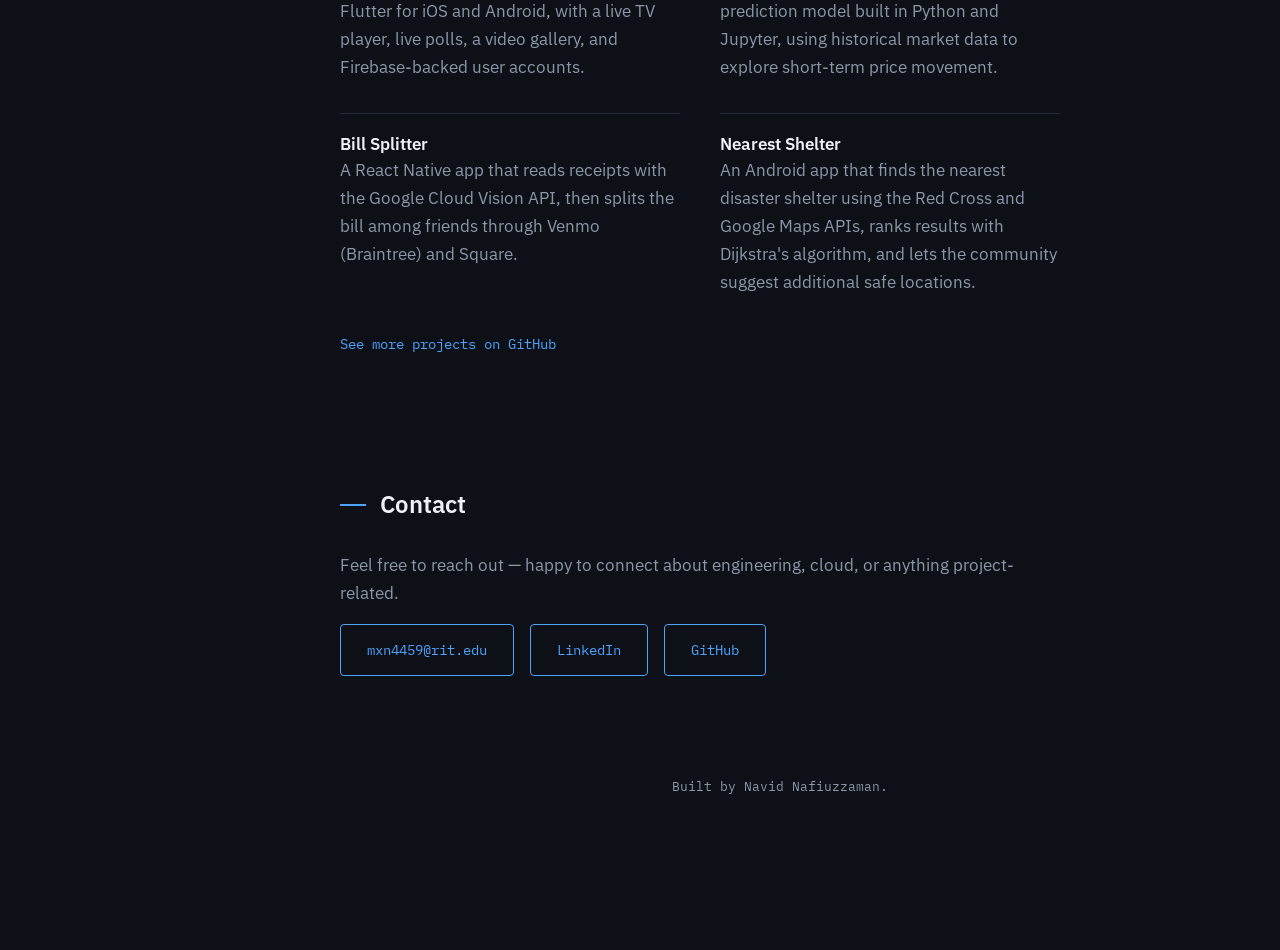
==== commit ac0843b6: "Add Cloudflare Web Analytics" ====
--- a/index.html
+++ b/index.html
@@ -10,6 +10,7 @@
   <link rel="preconnect" href="https://fonts.gstatic.com" crossorigin>
   <link href="https://fonts.googleapis.com/css2?family=IBM+Plex+Mono:wght@400;500;600;700&family=IBM+Plex+Sans:wght@400;500;600&display=swap" rel="stylesheet">
   <link rel="stylesheet" href="css/style.css" />
+  <!-- Cloudflare Web Analytics --><script type='module' src='https://static.cloudflareinsights.com/beacon.min.js' data-cf-beacon='{"token": "6f287b80a2784d01a4946f35926dfeba"}'></script><!-- End Cloudflare Web Analytics -->
 </head>
 <body>
 
--- a/css/style.css
+++ b/css/style.css
@@ -70,6 +70,7 @@
   display: flex;
   flex-direction: column;
   justify-content: space-between;
+  background: var(--bg);
   border-right: 1px solid var(--line);
   z-index: 100;
 }
